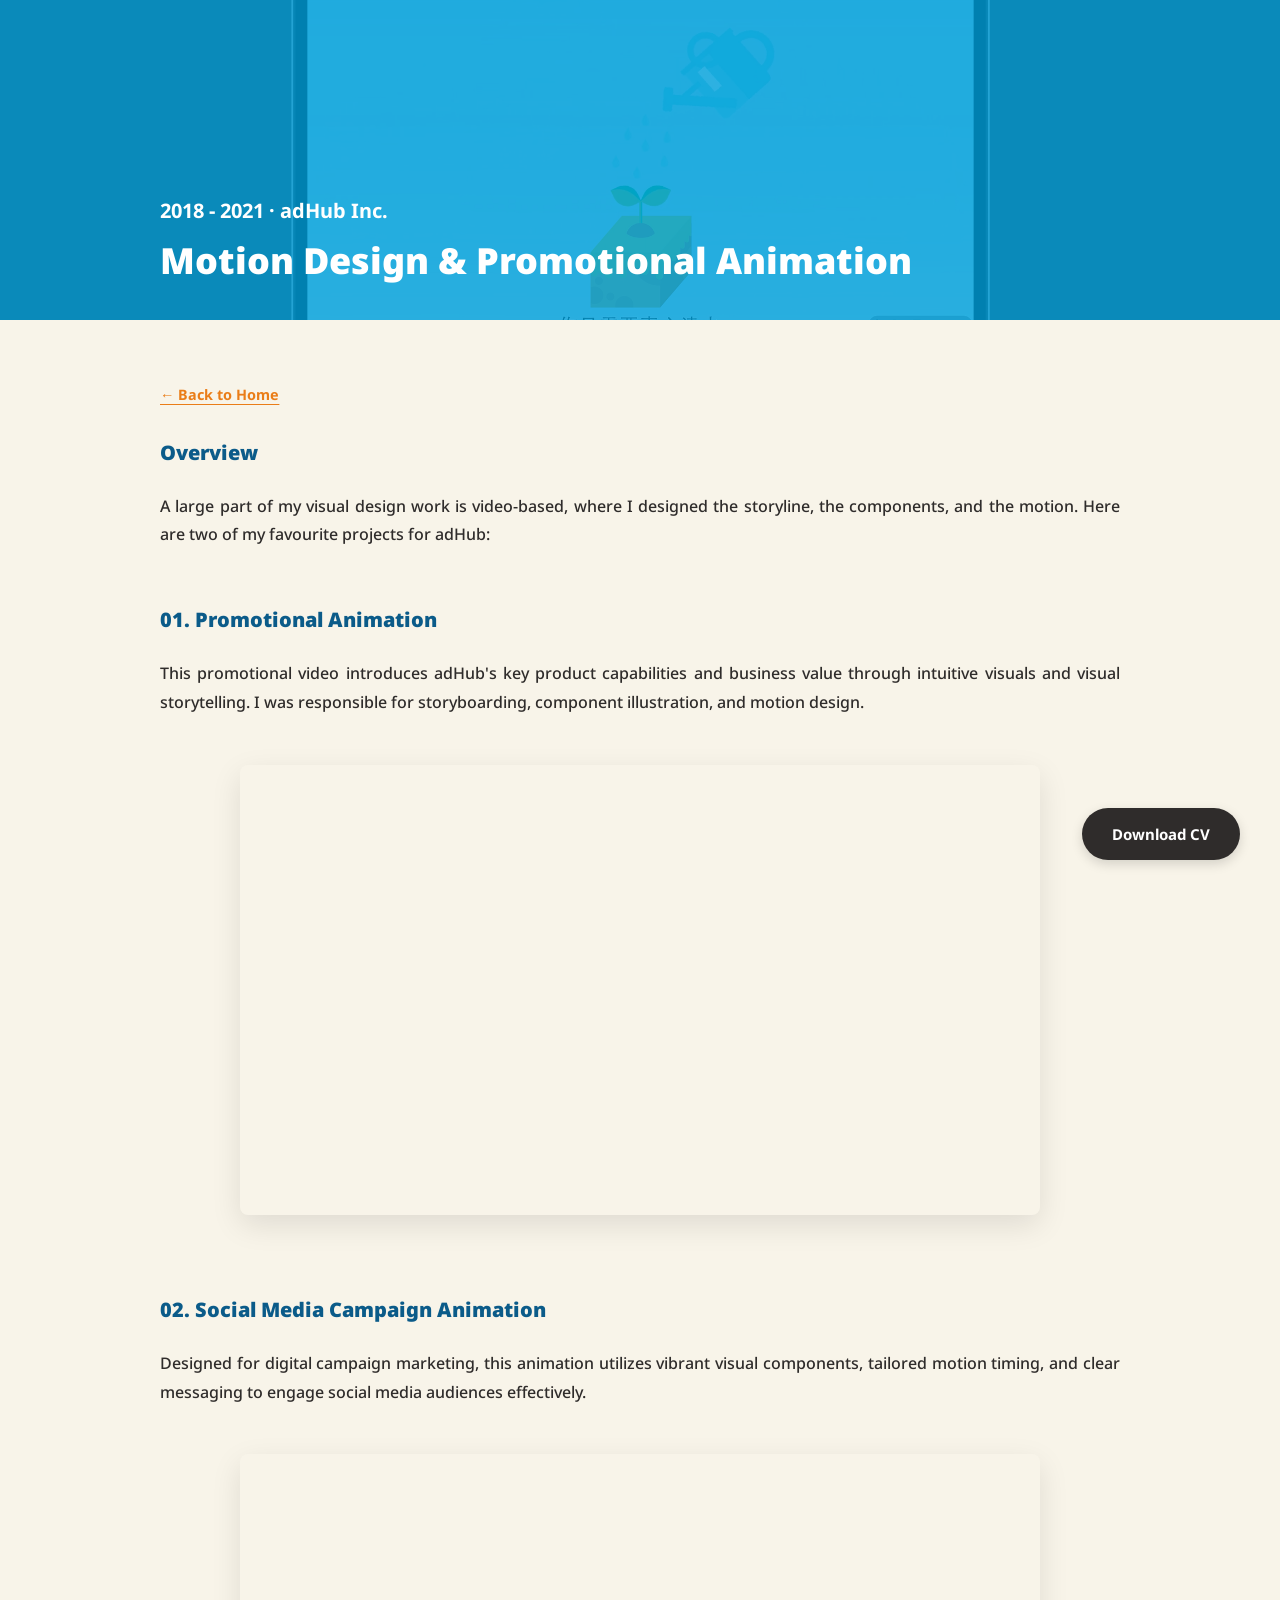
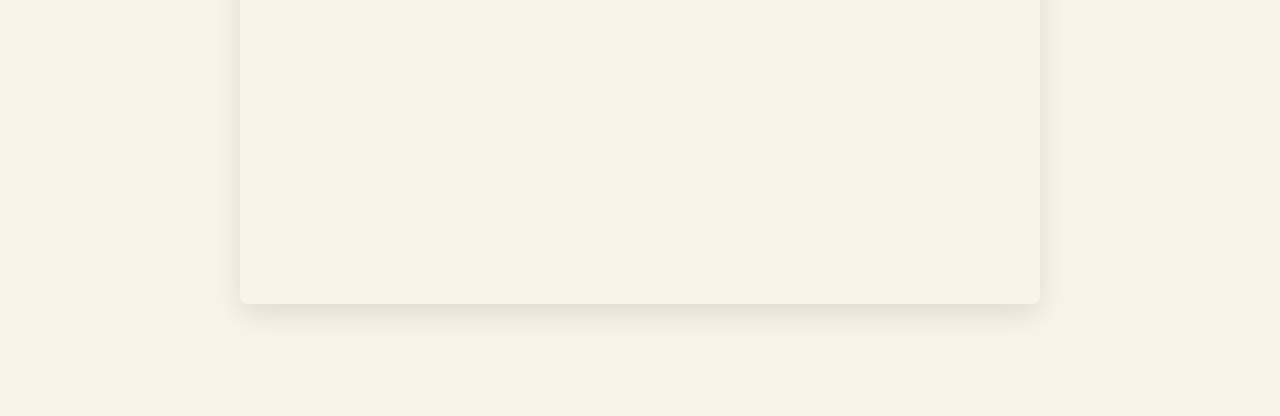
==== projects/animation.html @ 48bb4ecd "add animation & motion works" ====
<!DOCTYPE html>
<html lang="en">
<head>
    <meta charset="UTF-8">
    <meta name="viewport" content="width=device-width, initial-scale=1.0">
    <title>Motion Design & Promotional Animation | Tingyun Cheng</title>
    <link rel="preconnect" href="https://fonts.googleapis.com">
    <link rel="preconnect" href="https://fonts.gstatic.com" crossorigin>
    <link href="https://fonts.googleapis.com/css2?family=Noto+Sans:ital,wght@0,400;0,500;0,600;0,700;0,900;1,500&display=swap" rel="stylesheet">
    <link rel="stylesheet" href="../css/global.css">
    <link rel="stylesheet" href="../css/project.css">
</head>
<body>
    
    <header class="project-hero">
        <div class="hero-bg-wrapper">
            <img src="../assets/images/animation_image.png" alt="Motion Design Hero Background" class="hero-bg-image">
            <div class="hero-overlay" style="background-color:rgba(0, 160, 220, 0.8);"></div>
        </div>
        <div class="hero-content">
            <div class="hero-date">2018 - 2021 · adHub Inc.</div>
            <h1 class="hero-title">Motion Design & Promotional Animation</h1>
        </div>
    </header>

    <!-- Main Content -->
    <main class="project-details-container">
        <a href="../index.html" class="btn-link back-link-adjusted">← Back to Home</a>
        
        <section>
            <h2 class="project-section-heading">Overview</h2>
            <p class="project-paragraph">A large part of my visual design work is video-based, where I designed the storyline, the components, and the motion. Here are two of my favourite projects for adHub:</p>
        </section>

        <section>
            <h2 class="project-section-heading">01. Promotional Animation</h2>
            <p class="project-paragraph">This promotional video introduces adHub's key product capabilities and business value through intuitive visuals and visual storytelling. I was responsible for storyboarding, component illustration, and motion design.</p>
            <iframe class="project-video" 
                src="https://www.youtube.com/embed/0cNHSK7izv0" 
                frameborder="0" 
                allow="accelerometer; autoplay; clipboard-write; encrypted-media; gyroscope; picture-in-picture" 
                allowfullscreen>
            </iframe>
        </section>

        <section>
            <h2 class="project-section-heading">02. Social Media Campaign Animation</h2>
            <p class="project-paragraph">Designed for digital campaign marketing, this animation utilizes vibrant visual components, tailored motion timing, and clear messaging to engage social media audiences effectively.</p>
            <iframe class="project-video" 
                src="https://www.youtube.com/embed/3tLOSQugB0I" 
                frameborder="0" 
                allow="accelerometer; autoplay; clipboard-write; encrypted-media; gyroscope; picture-in-picture" 
                allowfullscreen>
            </iframe>
        </section>
    </main>

    <!-- Floating Download CV Button -->
    <a href="../assets/CV_TingyunCheng.pdf" class="download-cv-floating" target="_blank" download="Tingyun_Cheng_CV.pdf">Download CV</a>
    <script src="../js/main.js"></script>
    <script src="../js/lightbox.js"></script>
</body>
</html>
---- css/global.css ----
/* =========================================================================
   ZERO CSS RESET
   ========================================================================= */
* {
    margin: 0;
    padding: 0;
    box-sizing: border-box;
    line-height: 1.5;
}

html,
body {
    width: 100%;
    min-height: 100vh;
}

ul,
ol {
    list-style: none;
}

a {
    text-decoration: none;
    color: inherit;
}

img,
picture,
video,
canvas,
svg {
    display: block;
    max-width: 100%;
}

button,
input,
select,
textarea {
    font: inherit;
}

/* =========================================================================
   CSS VARIABLES & THEMING
   ========================================================================= */
:root {
    /* Colors matches Figma design */
    --bg-color: #f8f4e9;
    --text-primary: #2f2c2b;
    --text-heading: #0b5b89;
    --accent-orange: #ea7d18;

    /* Typography */
    --font-main: 'Noto Sans', sans-serif;
}

/* =========================================================================
   GLOBAL STYLES
   ========================================================================= */
body {
    background-color: var(--bg-color);
    color: var(--text-primary);
    font-family: var(--font-main);
    line-height: normal;
    overflow-x: hidden;
}

h1,
h2,
h3,
h4,
h5,
h6 {
    color: var(--text-heading);
}

.btn-link {
    font-size: 0.9rem;
    font-weight: 700;
    color: var(--accent-orange);
    text-decoration: underline;
    text-underline-offset: 4px;
    transition: color 0.2s ease;
}

.btn-link:hover {
    color: #c96711;
}

.download-cv-floating {
    position: fixed;
    bottom: 40px;
    right: 40px;
    background-color: #2f2c2b;
    color: white;
    border-radius: 45px;
    padding: 15px 30px;
    font-size: 0.9375rem;
    font-weight: 700;
    z-index: 1000;
    transition: background-color 0.2s, transform 0.2s, box-shadow 0.2s;
    box-shadow: 0 4px 12px rgba(0, 0, 0, 0.15);
    text-decoration: none;
}

.download-cv-floating:hover {
    background-color: #1a1818;
    transform: translateY(-4px);
    box-shadow: 0 10px 20px rgba(0, 0, 0, 0.2);
}

@media (max-width: 1023px) {
    .download-cv-floating {
        bottom: 20px;
        right: 20px;
        padding: 12px 24px;
    }
}
---- css/project.css ----
/* =========================================================================
   PROJECT PAGE SPECIFIC STYLES
   ========================================================================= */

body {
    animation: fadeIn 0.7s ease;
}

@keyframes fadeIn {
    0% {
        opacity: 0;
    }

    100% {
        opacity: 1;
    }
}

.project-hero {
    position: relative;
    width: 100%;
    height: 320px;
    background-color: #333;
    /* Fallback */
    overflow: hidden;
    display: flex;
    align-items: flex-end;
}

.hero-bg-wrapper {
    position: absolute;
    inset: 0;
    z-index: 0;
}

.hero-bg-image {
    width: 100%;
    height: 100%;
    object-fit: cover;
}

.hero-overlay {
    position: absolute;
    inset: 0;
    background-color: var(--hero-color, rgba(0, 0, 0, 0.5));
}

.hero-content {
    position: relative;
    z-index: 1;
    width: 100%;
    max-width: 1440px;
    margin: 0 auto;
    padding: 2rem 160px;
    /* Aligns with Figma left-[160px] */
    color: white;
}

.hero-date {
    font-size: 1.25rem;
    font-weight: 700;
    margin-bottom: 0.5rem;
}

.hero-title {
    font-size: 2.25rem;
    /* 36px */
    font-weight: 900;
    color: white;
}

.project-details-container {
    width: 100%;
    max-width: 1280px;
    /* Accommodate the 960px width + 160px left padding */
    margin: 0 auto;
    padding: 4rem 160px;
    display: flex;
    flex-direction: column;
    gap: 2rem;
}

.project-section-heading {
    font-size: 1.25rem;
    /* 20px */
    font-weight: 900;
    color: var(--text-heading);
    margin-bottom: 1.5rem;
}

.project-subheading {
    font-size: 1rem;
    /* 16px */
    font-weight: 900;
    color: var(--text-primary);
    margin-bottom: 1rem;
}

.project-paragraph {
    font-size: 1rem;
    /* 16px */
    font-weight: 500;
    color: var(--text-primary);
    text-align: justify;
    max-width: 960px;
    line-height: 1.8;
    margin-bottom: 1.5rem;
    white-space: pre-wrap;
}

.video-placeholder {
    width: 609px;
    height: 319px;
    background-color: #d9d9d9;
    margin: 3rem auto;
    border-radius: 8px;
    /* Slight rounding to look polished */
}

.project-video {
    width: 100%;
    max-width: 800px;
    aspect-ratio: 16/9;
    margin: 3rem auto;
    border-radius: 8px;
    display: block;
    box-shadow: 0 10px 30px rgba(0, 0, 0, 0.1);
}

.hero-rag-qa {
    --hero-color: rgba(0, 153, 163, 0.7);
}

.hero-credit-audit {
    --hero-color: rgba(3, 113, 197, 0.7);
}

.back-link-adjusted {
    display: inline-block;
    transition: transform 0.2s ease-in-out;
}

.back-link-adjusted:hover {
    transform: translateX(-5px);
}

.pt-1-5 {
    padding-top: 1.5rem;
}

.project-sub-subheading {
    font-size: 1.1rem;
    font-weight: 900;
    color: var(--text-heading);
    margin-top: 1rem;
    margin-bottom: 0.5rem;
}

.project-sub-subheading.mt-2 {
    margin-top: 2rem;
}

.architecture-img {
    display: block;
    max-width: 800px;
    width: 100%;
    height: auto;
    margin: 3rem auto;
}
.project-list {
    max-width: 960px;
    margin: 0 auto;
    color: var(--text-primary);
    font-size: 1rem;
    line-height: 1.8;
}

.project-list-item {
    list-style-type: initial;
    margin-left: 1.2rem;
    margin-top: 0.5rem;
}

.project-list-group {
    margin-bottom: 1rem;
}

.project-sub-list {
    list-style-type: circle;
    margin-left: 2rem;
    margin-top: 0.5rem;
}

.project-actions {
    display: flex;
    gap: 1.5rem;
    margin-top: 1rem;
}

.btn-link-large {
    font-size: 1rem;
}

/* Responsiveness for Project Page */
@media (max-width: 1024px) {

    .hero-content,
    .project-details-container {
        padding-left: 2rem;
        padding-right: 2rem;
    }

    .video-placeholder {
        width: 100%;
        height: auto;
        aspect-ratio: 16/9;
    }
}

/* =========================================================================
   LIGHTBOX MODAL
   ========================================================================= */
.lightbox-modal {
    /* Use flex & visibility instead of display: none to allow CSS transitions! */
    display: flex;
    visibility: hidden;
    pointer-events: none;
    position: fixed;
    z-index: 9999;
    left: 0;
    top: 0;
    width: 100%;
    height: 100%;
    background-color: rgba(0, 0, 0, 0.85);
    align-items: center;
    justify-content: center;
    cursor: zoom-out;
    opacity: 0;
    /* Use an ease-out timing function for a buttery smooth feel */
    transition: opacity 0.5s cubic-bezier(0.16, 1, 0.3, 1), visibility 0.4s;
}

.lightbox-modal.active {
    visibility: visible;
    pointer-events: auto;
    opacity: 1;
}

.lightbox-content {
    max-width: 90%;
    max-height: 90vh;
    object-fit: contain;
    box-shadow: 0 4px 20px rgba(0, 0, 0, 0.5);
    /* Start slightly smaller */
    transform: scale(0.95);
    /* Extra smooth scale pop */
    transition: transform 0.5s cubic-bezier(0.16, 1, 0.3, 1);
}

.lightbox-modal.active .lightbox-content {
    transform: scale(1);
}

.project-details-container img {
    transition: transform 0.3s ease, opacity 0.3s ease;
}

.project-details-container img:hover {
    opacity: 0.9;
}

/* Side-by-side image layout */
.image-row {
    display: flex;
    gap: 1.5rem;
    margin: 2rem auto;
    max-width: 960px;
    align-items: flex-start;
}
.image-row .architecture-img {
    margin: 0;
    flex: 1;
    min-width: 0; /* Prevents flex items from overflowing */
}

/* Directory Tree */
.directory-tree {
    background-color: #2f2c2b;
    color: #f8f4e9;
    padding: 1rem 1.5rem;
    border-radius: 8px;
    font-family: ui-monospace, SFMono-Regular, Menlo, Monaco, Consolas, "Liberation Mono", "Courier New", monospace;
    font-size: 0.9rem;
    line-height: 1.6;
    margin-top: 1rem;
    margin-bottom: 1rem;
    overflow-x: auto;
    box-shadow: 0 4px 12px rgba(0, 0, 0, 0.05);
}
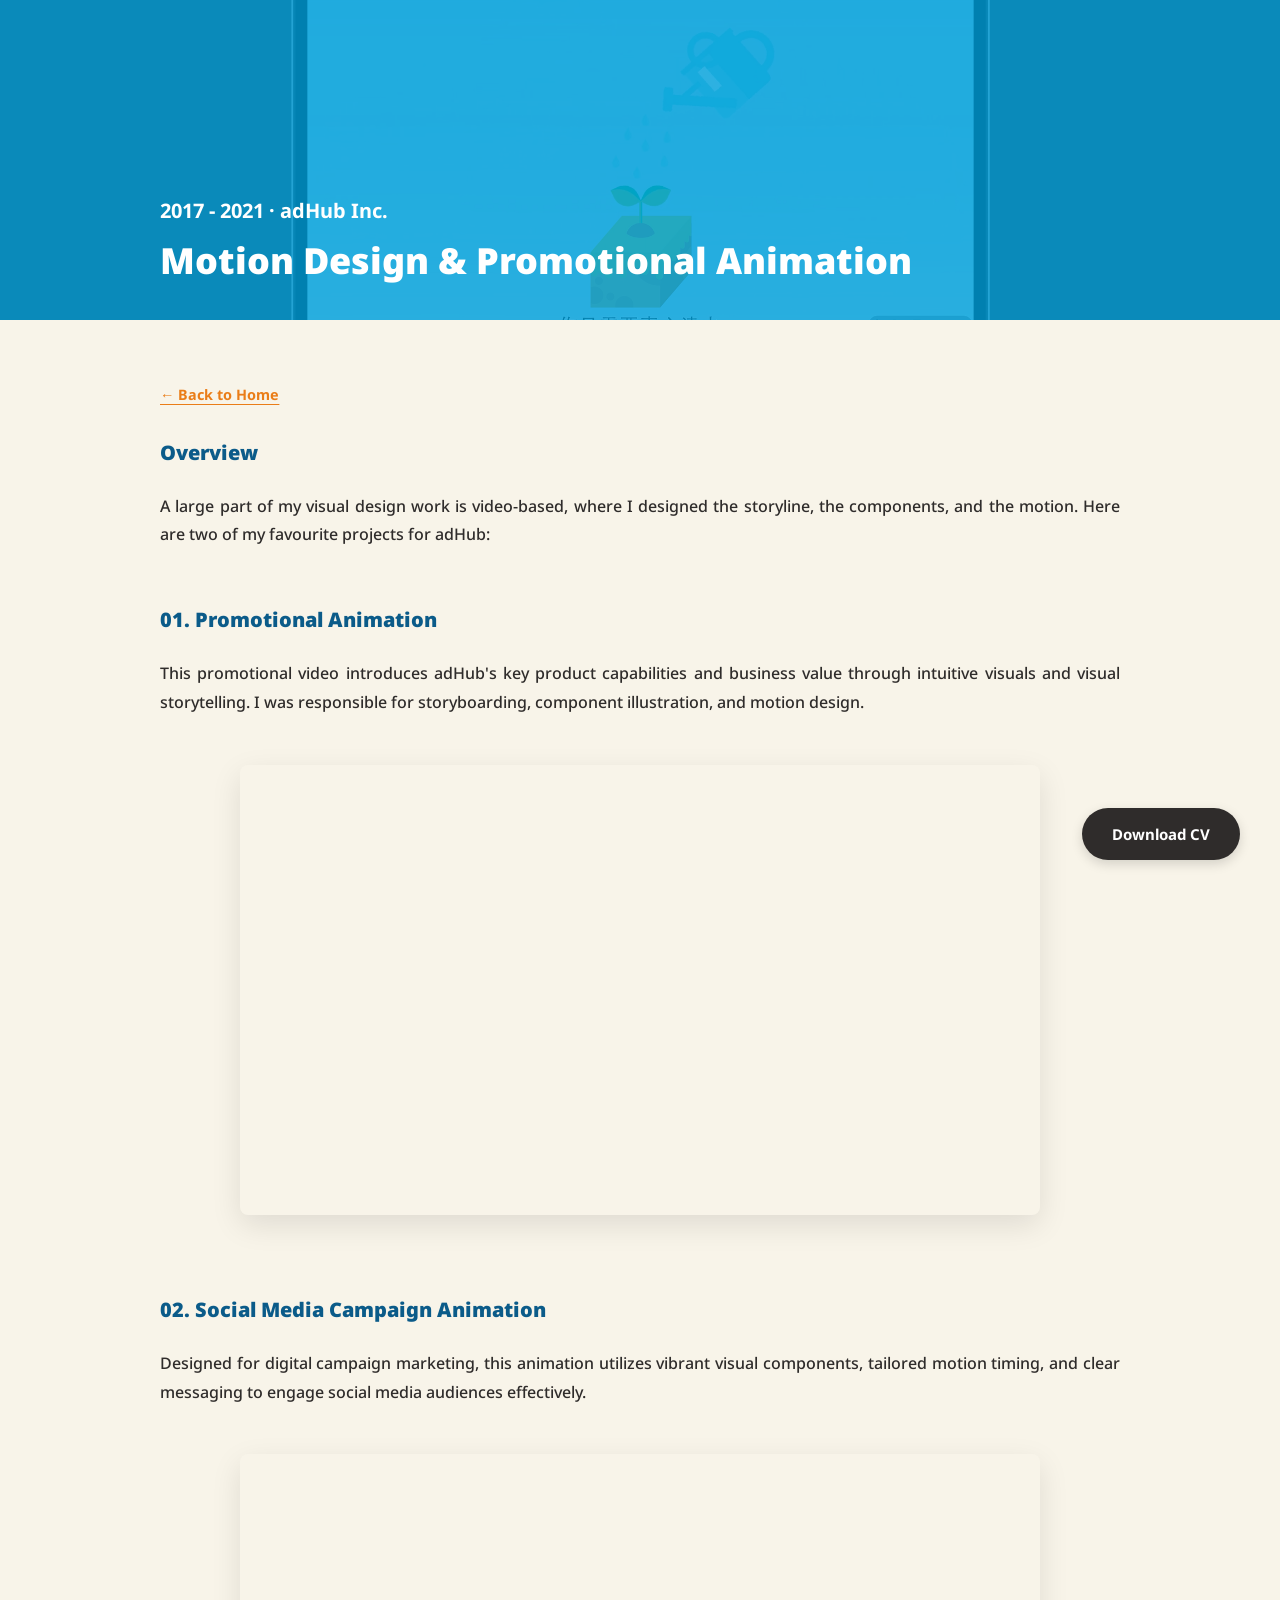
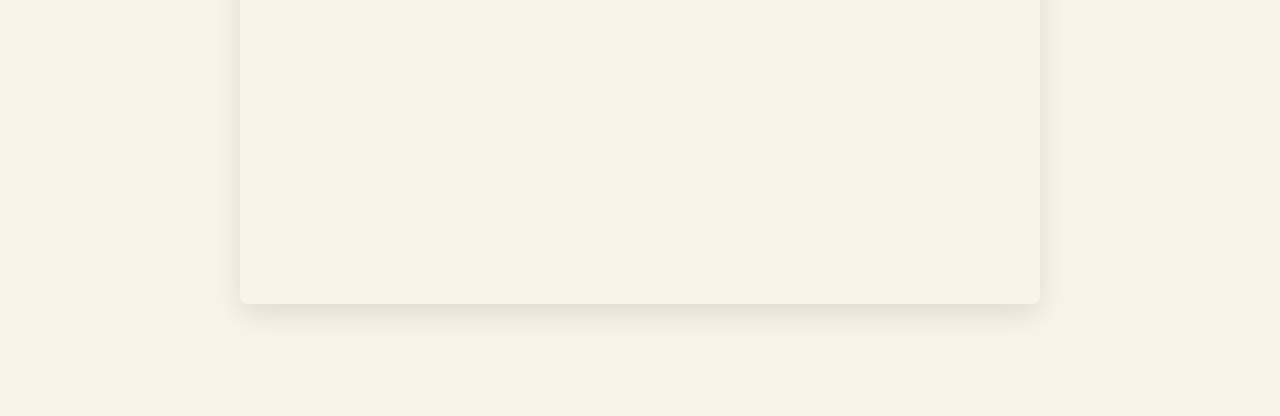
==== commit e901303b: "add meta description" ====
--- a/projects/animation.html
+++ b/projects/animation.html
@@ -4,6 +4,13 @@
     <meta charset="UTF-8">
     <meta name="viewport" content="width=device-width, initial-scale=1.0">
     <title>Motion Design & Promotional Animation | Tingyun Cheng</title>
+    <meta name="description" content="Motion design and promotional animation work for adHub Inc., including storyboarding, illustration, and video production for product and campaign launches.">
+    <meta property="og:type" content="article">
+    <meta property="og:title" content="Motion Design & Promotional Animation | Tingyun Cheng">
+    <meta property="og:description" content="Motion design and promotional animation work for adHub Inc., including storyboarding, illustration, and video production for product and campaign launches.">
+    <meta property="og:image" content="https://tingyun1015.github.io/portfolio/assets/images/animation_image.png">
+    <meta property="og:url" content="https://tingyun1015.github.io/portfolio/projects/animation.html">
+    <link rel="icon" type="image/png" href="../assets/images/personal_image.png">
     <link rel="preconnect" href="https://fonts.googleapis.com">
     <link rel="preconnect" href="https://fonts.gstatic.com" crossorigin>
     <link href="https://fonts.googleapis.com/css2?family=Noto+Sans:ital,wght@0,400;0,500;0,600;0,700;0,900;1,500&display=swap" rel="stylesheet">
@@ -18,7 +25,7 @@
             <div class="hero-overlay" style="background-color:rgba(0, 160, 220, 0.8);"></div>
         </div>
         <div class="hero-content">
-            <div class="hero-date">2018 - 2021 · adHub Inc.</div>
+            <div class="hero-date">2017 - 2021 · adHub Inc.</div>
             <h1 class="hero-title">Motion Design & Promotional Animation</h1>
         </div>
     </header>
